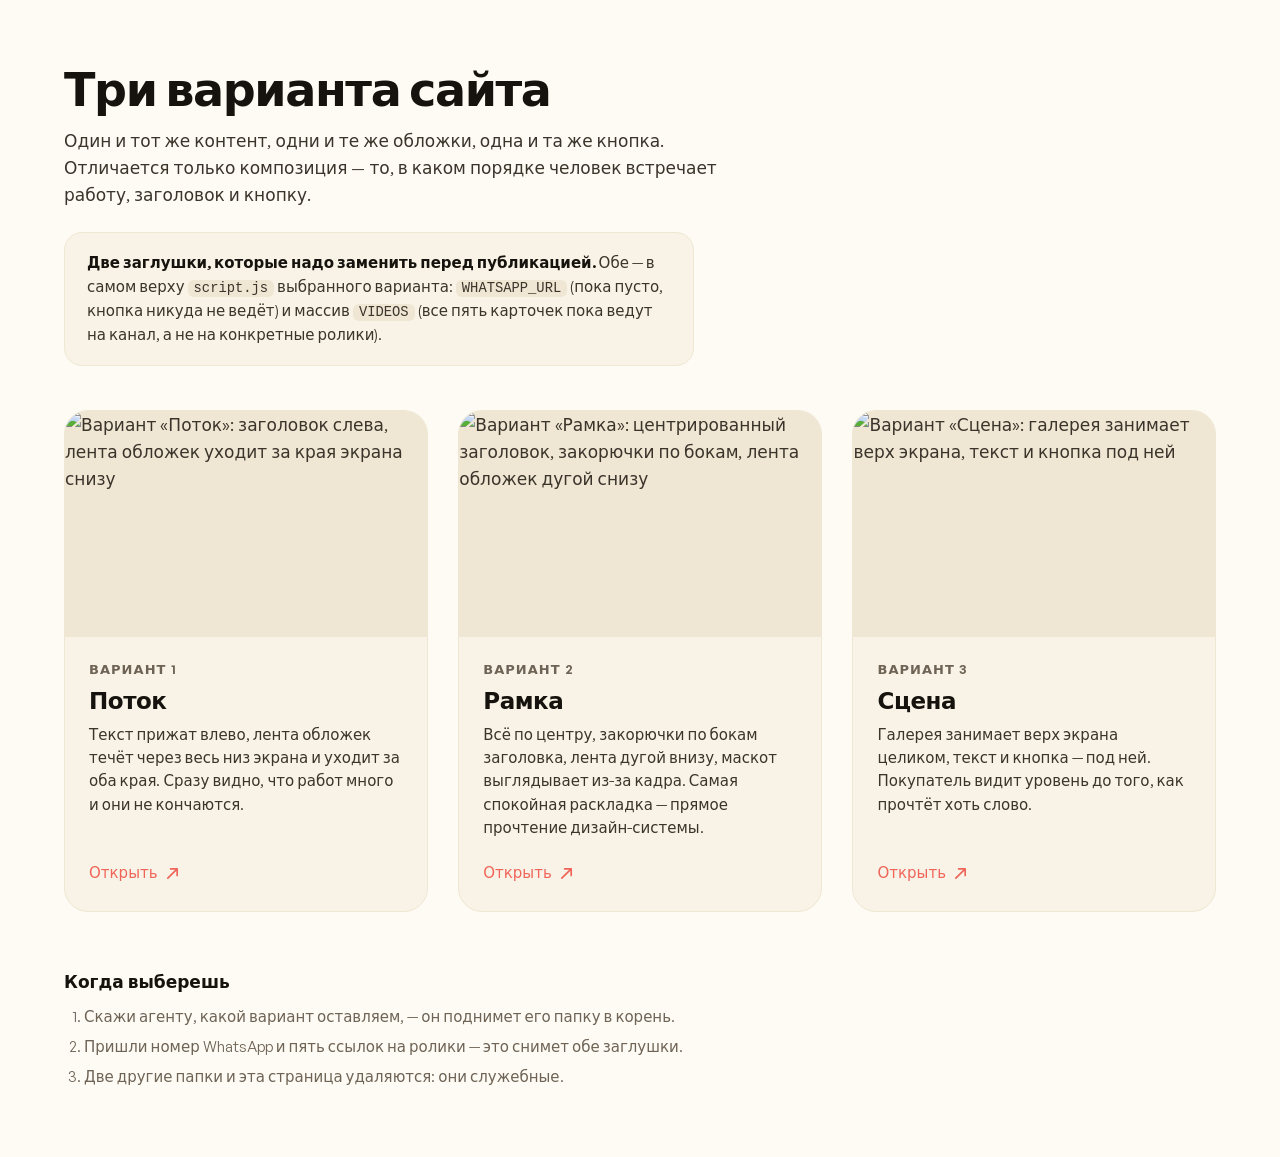
==== index.html @ 12e3a596 "T09 частично, T10: ревизор, страница выбора, память проекта, ландшафт - audit.py: копирайт, чистые ч" ====
<!doctype html>
<html lang="ru">
<head>
<meta charset="utf-8">
<meta name="viewport" content="width=device-width, initial-scale=1">
<title>Три варианта сайта — выбрать один</title>
<meta name="robots" content="noindex">
<link rel="icon" href="assets/img/favicon-32.png" sizes="32x32">
<style>
@font-face{font-family:'General Sans';src:url('assets/fonts/GeneralSans-400.woff2') format('woff2');font-weight:400;font-style:normal;font-display:swap}
@font-face{font-family:'General Sans';src:url('assets/fonts/GeneralSans-500.woff2') format('woff2');font-weight:500;font-style:normal;font-display:swap}
@font-face{font-family:'General Sans';src:url('assets/fonts/GeneralSans-600.woff2') format('woff2');font-weight:600;font-style:normal;font-display:swap}

:root{
  --cream-50:#FDFBF4; --cream-100:#F8F3E6; --cream-200:#EFE7D3; --cream-300:#E2D6BB;
  --ink-900:#16130E; --ink-700:#3B342B; --ink-500:#6E6355;
  --acc-coral:#F0655A; --acc-sun:#F5B93E;
  --ease:cubic-bezier(.22,.61,.36,1);
}
*,*::before,*::after{box-sizing:border-box}
body{
  margin:0;padding:clamp(28px,5vw,72px) clamp(20px,5vw,64px) 64px;
  background:var(--cream-50);color:var(--ink-700);
  font:400 17px/1.6 'General Sans',system-ui,sans-serif;
  -webkit-font-smoothing:antialiased;
}
h1{
  margin:0 0 14px;font-weight:600;font-size:clamp(2rem,3.6vw,3rem);
  line-height:1.06;letter-spacing:-.03em;color:var(--ink-900);
}
.sub{margin:0 0 8px;max-width:70ch;color:var(--ink-700)}
.note{
  margin:24px 0 44px;max-width:70ch;padding:18px 22px;
  background:var(--cream-100);border:1px solid var(--cream-200);border-radius:18px;
  font-size:15px;line-height:1.55;color:var(--ink-700);
}
.note b{color:var(--ink-900)}
code{
  font-family:ui-monospace,SFMono-Regular,Menlo,monospace;font-size:.92em;
  background:var(--cream-200);padding:1px 6px;border-radius:6px;
}

.grid{display:grid;gap:clamp(20px,2.4vw,32px);grid-template-columns:repeat(auto-fit,minmax(320px,1fr));max-width:1400px}

.variant{
  display:flex;flex-direction:column;
  background:var(--cream-100);border:1px solid var(--cream-200);
  border-radius:24px;overflow:hidden;
  text-decoration:none;color:inherit;
  transition:transform 320ms var(--ease),box-shadow 320ms var(--ease),border-color 320ms var(--ease);
}
.variant:hover,.variant:focus-visible{
  transform:translateY(-4px);
  box-shadow:0 18px 48px rgba(22,19,14,.12);
  border-color:var(--cream-300);
}
.variant:focus-visible{outline:2.5px solid var(--ink-900);outline-offset:4px}
.shot{display:block;width:100%;height:auto;aspect-ratio:16/10;object-fit:cover;object-position:top center;background:var(--cream-200);border-bottom:1px solid var(--cream-200)}
.body{padding:22px 24px 26px;display:flex;flex-direction:column;gap:8px;flex:1}
.tag{font-size:13px;font-weight:600;letter-spacing:.08em;text-transform:uppercase;color:var(--ink-500)}
.name{font-weight:600;font-size:23px;line-height:1.2;letter-spacing:-.02em;color:var(--ink-900)}
.desc{font-size:15px;line-height:1.55;color:var(--ink-700);margin:0}
.open{
  margin-top:auto;padding-top:14px;
  font-weight:500;font-size:15px;color:var(--acc-coral);
  display:inline-flex;align-items:center;gap:7px;
}
.open svg{width:15px;height:15px}

footer{margin-top:56px;max-width:70ch;font-size:15px;line-height:1.6;color:var(--ink-500)}
footer h2{font-size:17px;font-weight:600;color:var(--ink-900);margin:0 0 10px}
footer ol{margin:0;padding-left:20px}
footer li{margin-bottom:6px}

@media (prefers-reduced-motion:reduce){*{transition-duration:.01ms!important}}
</style>
</head>
<body>

<h1>Три варианта сайта</h1>
<p class="sub">Один и тот же контент, одни и те же обложки, одна и та же кнопка. Отличается только композиция — то, в каком порядке человек встречает работу, заголовок и кнопку.</p>

<div class="note">
  <b>Две заглушки, которые надо заменить перед публикацией.</b> Обе — в самом верху <code>script.js</code> выбранного варианта:
  <code>WHATSAPP_URL</code> (пока пусто, кнопка никуда не ведёт) и массив <code>VIDEOS</code>
  (все пять карточек пока ведут на канал, а не на конкретные ролики).
</div>

<div class="grid">

  <a class="variant" href="v1-reel/index.html">
    <img class="shot" src="assets/img/pick-v1.jpg" width="1440" height="900" alt="Вариант «Поток»: заголовок слева, лента обложек уходит за края экрана снизу" loading="eager">
    <div class="body">
      <span class="tag">вариант 1</span>
      <span class="name">Поток</span>
      <p class="desc">Текст прижат влево, лента обложек течёт через весь низ экрана и уходит за оба края. Сразу видно, что работ много и они не кончаются.</p>
      <span class="open">Открыть
        <svg viewBox="0 0 16 16" fill="none" aria-hidden="true"><path d="M3 13 13 3M6 3h7v7" stroke="currentColor" stroke-width="1.8" stroke-linecap="round" stroke-linejoin="round"/></svg>
      </span>
    </div>
  </a>

  <a class="variant" href="v2-frame/index.html">
    <img class="shot" src="assets/img/pick-v2.jpg" width="1440" height="900" alt="Вариант «Рамка»: центрированный заголовок, закорючки по бокам, лента обложек дугой снизу" loading="eager">
    <div class="body">
      <span class="tag">вариант 2</span>
      <span class="name">Рамка</span>
      <p class="desc">Всё по центру, закорючки по бокам заголовка, лента дугой внизу, маскот выглядывает из-за кадра. Самая спокойная раскладка — прямое прочтение дизайн-системы.</p>
      <span class="open">Открыть
        <svg viewBox="0 0 16 16" fill="none" aria-hidden="true"><path d="M3 13 13 3M6 3h7v7" stroke="currentColor" stroke-width="1.8" stroke-linecap="round" stroke-linejoin="round"/></svg>
      </span>
    </div>
  </a>

  <a class="variant" href="v3-stage/index.html">
    <img class="shot" src="assets/img/pick-v3.jpg" width="1440" height="900" alt="Вариант «Сцена»: галерея занимает верх экрана, текст и кнопка под ней" loading="eager">
    <div class="body">
      <span class="tag">вариант 3</span>
      <span class="name">Сцена</span>
      <p class="desc">Галерея занимает верх экрана целиком, текст и кнопка — под ней. Покупатель видит уровень до того, как прочтёт хоть слово.</p>
      <span class="open">Открыть
        <svg viewBox="0 0 16 16" fill="none" aria-hidden="true"><path d="M3 13 13 3M6 3h7v7" stroke="currentColor" stroke-width="1.8" stroke-linecap="round" stroke-linejoin="round"/></svg>
      </span>
    </div>
  </a>

</div>

<footer>
  <h2>Когда выберешь</h2>
  <ol>
    <li>Скажи агенту, какой вариант оставляем, — он поднимет его папку в корень.</li>
    <li>Пришли номер WhatsApp и пять ссылок на ролики — это снимет обе заглушки.</li>
    <li>Две другие папки и эта страница удаляются: они служебные.</li>
  </ol>
</footer>

</body>
</html>
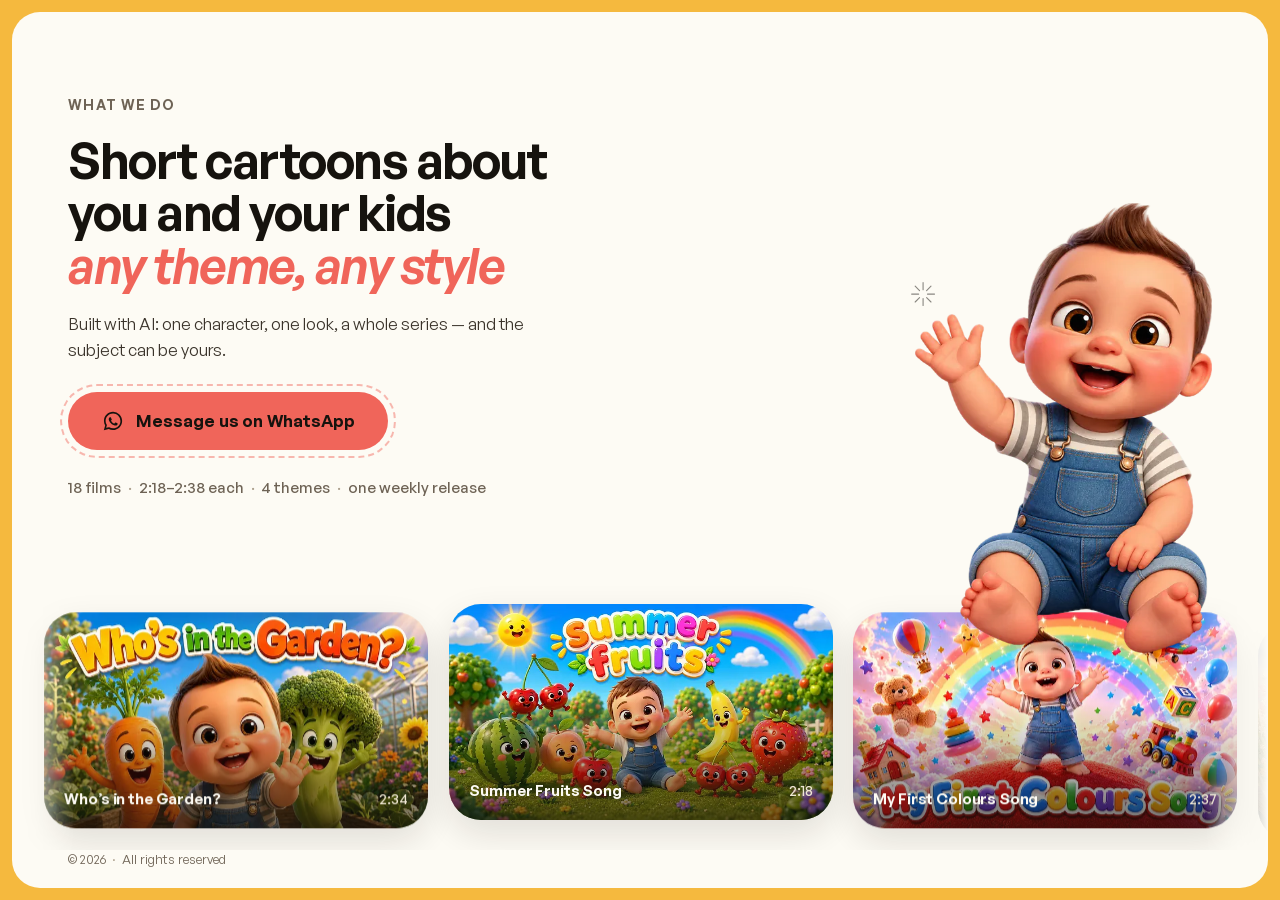
==== commit f60e8eef: "V1 выбран и доработан: маскот в правой колонке, новый заголовок, подвал с копирайтом - v1-reel подня" ====
--- a/index.html
+++ b/index.html
@@ -1,139 +1,133 @@
 <!doctype html>
-<html lang="ru">
+<html lang="en">
 <head>
 <meta charset="utf-8">
-<meta name="viewport" content="width=device-width, initial-scale=1">
-<title>Три варианта сайта — выбрать один</title>
-<meta name="robots" content="noindex">
+<meta name="viewport" content="width=device-width, initial-scale=1, viewport-fit=cover">
+<title>Short cartoons about you and your kids — any theme, any style</title>
+<meta name="description" content="Short cartoons about you and your kids — any theme, any style. One character, one look, a whole series, built with AI.">
+<meta name="theme-color" content="#FDFBF4">
+<meta property="og:type" content="website">
+<meta property="og:title" content="Short cartoons about you and your kids — any theme, any style">
+<meta property="og:description" content="One character, one look, a whole series — and the subject can be yours.">
+<meta property="og:image" content="assets/img/og.jpg">
+<!-- TODO: перед выкладкой заменить og:image на абсолютный URL (https://домен/assets/img/og.jpg)
+     и раскомментировать og:url — WhatsApp, Telegram и Slack не разбирают относительные пути,
+     ссылка придёт без превью. -->
+<!-- <meta property="og:url" content="https://ДОМЕН/"> -->
+<meta property="og:image:width" content="1200">
+<meta property="og:image:height" content="630">
+<meta name="twitter:card" content="summary_large_image">
 <link rel="icon" href="assets/img/favicon-32.png" sizes="32x32">
-<style>
-@font-face{font-family:'General Sans';src:url('assets/fonts/GeneralSans-400.woff2') format('woff2');font-weight:400;font-style:normal;font-display:swap}
-@font-face{font-family:'General Sans';src:url('assets/fonts/GeneralSans-500.woff2') format('woff2');font-weight:500;font-style:normal;font-display:swap}
-@font-face{font-family:'General Sans';src:url('assets/fonts/GeneralSans-600.woff2') format('woff2');font-weight:600;font-style:normal;font-display:swap}
-
-:root{
-  --cream-50:#FDFBF4; --cream-100:#F8F3E6; --cream-200:#EFE7D3; --cream-300:#E2D6BB;
-  --ink-900:#16130E; --ink-700:#3B342B; --ink-500:#6E6355;
-  --acc-coral:#F0655A; --acc-sun:#F5B93E;
-  --ease:cubic-bezier(.22,.61,.36,1);
-}
-*,*::before,*::after{box-sizing:border-box}
-body{
-  margin:0;padding:clamp(28px,5vw,72px) clamp(20px,5vw,64px) 64px;
-  background:var(--cream-50);color:var(--ink-700);
-  font:400 17px/1.6 'General Sans',system-ui,sans-serif;
-  -webkit-font-smoothing:antialiased;
-}
-h1{
-  margin:0 0 14px;font-weight:600;font-size:clamp(2rem,3.6vw,3rem);
-  line-height:1.06;letter-spacing:-.03em;color:var(--ink-900);
-}
-.sub{margin:0 0 8px;max-width:70ch;color:var(--ink-700)}
-.note{
-  margin:24px 0 44px;max-width:70ch;padding:18px 22px;
-  background:var(--cream-100);border:1px solid var(--cream-200);border-radius:18px;
-  font-size:15px;line-height:1.55;color:var(--ink-700);
-}
-.note b{color:var(--ink-900)}
-code{
-  font-family:ui-monospace,SFMono-Regular,Menlo,monospace;font-size:.92em;
-  background:var(--cream-200);padding:1px 6px;border-radius:6px;
-}
-
-.grid{display:grid;gap:clamp(20px,2.4vw,32px);grid-template-columns:repeat(auto-fit,minmax(320px,1fr));max-width:1400px}
-
-.variant{
-  display:flex;flex-direction:column;
-  background:var(--cream-100);border:1px solid var(--cream-200);
-  border-radius:24px;overflow:hidden;
-  text-decoration:none;color:inherit;
-  transition:transform 320ms var(--ease),box-shadow 320ms var(--ease),border-color 320ms var(--ease);
-}
-.variant:hover,.variant:focus-visible{
-  transform:translateY(-4px);
-  box-shadow:0 18px 48px rgba(22,19,14,.12);
-  border-color:var(--cream-300);
-}
-.variant:focus-visible{outline:2.5px solid var(--ink-900);outline-offset:4px}
-.shot{display:block;width:100%;height:auto;aspect-ratio:16/10;object-fit:cover;object-position:top center;background:var(--cream-200);border-bottom:1px solid var(--cream-200)}
-.body{padding:22px 24px 26px;display:flex;flex-direction:column;gap:8px;flex:1}
-.tag{font-size:13px;font-weight:600;letter-spacing:.08em;text-transform:uppercase;color:var(--ink-500)}
-.name{font-weight:600;font-size:23px;line-height:1.2;letter-spacing:-.02em;color:var(--ink-900)}
-.desc{font-size:15px;line-height:1.55;color:var(--ink-700);margin:0}
-.open{
-  margin-top:auto;padding-top:14px;
-  font-weight:500;font-size:15px;color:var(--acc-coral);
-  display:inline-flex;align-items:center;gap:7px;
-}
-.open svg{width:15px;height:15px}
-
-footer{margin-top:56px;max-width:70ch;font-size:15px;line-height:1.6;color:var(--ink-500)}
-footer h2{font-size:17px;font-weight:600;color:var(--ink-900);margin:0 0 10px}
-footer ol{margin:0;padding-left:20px}
-footer li{margin-bottom:6px}
-
-@media (prefers-reduced-motion:reduce){*{transition-duration:.01ms!important}}
-</style>
+<link rel="apple-touch-icon" href="assets/img/apple-touch-icon.png">
+<link rel="preload" href="assets/fonts/GeneralSans-600.woff2" as="font" type="font/woff2" crossorigin>
+<link rel="preload" href="assets/fonts/GeneralSans-600i.woff2" as="font" type="font/woff2" crossorigin>
+<link rel="stylesheet" href="styles.css">
 </head>
 <body>
+<!--
+  THESIS: one uninterrupted horizontal current of finished work, with the series' own
+  character seated on its top edge; refuses the centred hero-over-card-grid landing.
+  OWN-WORLD: cream #FDFBF4 canvas inside a sun-yellow page frame, ink display type at
+  72px against 17px body with nothing between, coral reserved for the accent line and
+  the single action, one hand-drawn ink spark at the mascot's wave, colour otherwise
+  allowed only inside the artwork.
+  STORY: a buyer meets the character, sees five finished films, understands the formula
+  transfers to their own subject, and messages on WhatsApp.
+  FIRST VIEWPORT: text column flush left, mascot right and bottom-aligned so he sits on
+  the film strip, full-bleed reel of 16:9 covers bleeding both edges beneath them.
+-->
+<div class="page">
 
-<h1>Три варианта сайта</h1>
-<p class="sub">Один и тот же контент, одни и те же обложки, одна и та же кнопка. Отличается только композиция — то, в каком порядке человек встречает работу, заголовок и кнопку.</p>
+  <main class="hero">
+    <div class="hero__col">
+      <p class="kicker">what we do</p>
+      <h1 class="display">Short cartoons about you and your&nbsp;kids<br><em>any theme, any style</em></h1>
+      <p class="lead">Built with AI: one character, one look, a whole series — and the subject can be yours.</p>
 
-<div class="note">
-  <b>Две заглушки, которые надо заменить перед публикацией.</b> Обе — в самом верху <code>script.js</code> выбранного варианта:
-  <code>WHATSAPP_URL</code> (пока пусто, кнопка никуда не ведёт) и массив <code>VIDEOS</code>
-  (все пять карточек пока ведут на канал, а не на конкретные ролики).
+      <div class="action">
+        <!-- TODO: WhatsApp — подставить номер в WHATSAPP_URL в script.js -->
+        <a class="cta" id="cta" href="#" target="_blank" rel="noopener">
+          <svg class="cta__icon" viewBox="0 0 24 24" aria-hidden="true" focusable="false"><path fill="currentColor" d="M12.04 2C6.58 2 2.13 6.45 2.13 11.91c0 1.75.46 3.45 1.32 4.95L2 22l5.28-1.38a9.9 9.9 0 0 0 4.76 1.21h.01c5.46 0 9.91-4.45 9.91-9.91 0-2.65-1.03-5.14-2.9-7.01A9.82 9.82 0 0 0 12.04 2Zm0 1.82c2.16 0 4.19.84 5.72 2.37a8.03 8.03 0 0 1 2.37 5.72c0 4.46-3.63 8.09-8.09 8.09a8.2 8.2 0 0 1-4.13-1.13l-.3-.18-3.07.8.82-3-.19-.31a8.1 8.1 0 0 1-1.24-4.28c0-4.46 3.63-8.08 8.09-8.08Zm-3.2 4.06c-.16 0-.42.06-.64.3-.22.24-.85.83-.85 2.02s.87 2.34.99 2.5c.12.16 1.69 2.6 4.1 3.63.57.25 1.02.4 1.37.5.58.19 1.1.16 1.52.1.46-.07 1.42-.58 1.62-1.15.2-.56.2-1.05.14-1.15-.06-.1-.22-.16-.46-.28-.24-.12-1.42-.7-1.64-.78-.22-.08-.38-.12-.54.12-.16.24-.62.78-.76.94-.14.16-.28.18-.52.06-.24-.12-1.01-.37-1.93-1.19-.71-.63-1.19-1.42-1.33-1.66-.14-.24-.02-.37.1-.49.11-.11.24-.28.36-.42.12-.14.16-.24.24-.4.08-.16.04-.3-.02-.42-.06-.12-.53-1.3-.73-1.78-.19-.46-.39-.4-.53-.41h-.46Z"/></svg>
+          <span>Message us on WhatsApp</span>
+        </a>
+      </div>
+    </div>
+
+    <!-- Facts sit outside the text column on purpose: on a phone they move into the
+         row beside the mascot and become a four-line spec list, which is what fills
+         the space next to him instead of empty canvas. -->
+    <p class="facts">18 films <i>·</i> 2:18–2:38 each <i>·</i> 4 themes <i>·</i> one weekly release</p>
+
+    <!-- The character sits on the top edge of the strip: hero and reel stop being two
+         stacked bands and become one scene. -->
+    <div class="mascot">
+      <svg class="doodle doodle--spark" viewBox="0 0 64 64" fill="none" aria-hidden="true"><path d="M32 6v16M32 42v16M6 32h16M42 32h16M14 14l10 10M40 40l10 10M50 14 40 24M24 40 14 50" stroke="currentColor" stroke-width="2.5" stroke-linecap="round"/></svg>
+      <picture>
+        <source type="image/webp" srcset="assets/img/mascot-wave-440.webp 440w, assets/img/mascot-wave-880.webp 880w" sizes="(max-width: 767px) 52vw, (max-width: 1279px) 26vw, 400px">
+        <img class="mascot__img" src="assets/img/mascot-wave-440.png" srcset="assets/img/mascot-wave-440.png 440w, assets/img/mascot-wave-880.png 880w" sizes="(max-width: 767px) 52vw, (max-width: 1279px) 26vw, 400px" width="440" height="666" alt="The series mascot — a smiling toddler in denim dungarees, waving hello" fetchpriority="high" decoding="async">
+      </picture>
+    </div>
+  </main>
+
+  <section class="reel-wrap" aria-labelledby="reel-label">
+    <h2 id="reel-label" class="sr-only">Selected films</h2>
+    <ul class="reel" id="reel" tabindex="0" role="list">
+
+      <li class="reel__item">
+        <a class="card" href="#" target="_blank" rel="noopener">
+          <picture>
+            <source type="image/webp" srcset="assets/img/garden-680.webp 680w, assets/img/garden-960.webp 960w" sizes="(max-width: 767px) 86vw, 32vw">
+            <img src="assets/img/garden-960.jpg" srcset="assets/img/garden-680.jpg 680w, assets/img/garden-960.jpg 960w" sizes="(max-width: 767px) 86vw, 32vw" width="960" height="540" alt="Who&rsquo;s in the Garden? — cover" fetchpriority="high" decoding="async">
+          </picture>
+          <span class="card__meta"><span class="card__title">Who&rsquo;s in the Garden?</span><span class="card__time">2:34</span></span>
+        </a>
+      </li>
+
+      <li class="reel__item">
+        <a class="card" href="#" target="_blank" rel="noopener">
+          <picture>
+            <source type="image/webp" srcset="assets/img/fruits-680.webp 680w, assets/img/fruits-960.webp 960w" sizes="(max-width: 767px) 86vw, 32vw">
+            <img src="assets/img/fruits-960.jpg" srcset="assets/img/fruits-680.jpg 680w, assets/img/fruits-960.jpg 960w" sizes="(max-width: 767px) 86vw, 32vw" width="960" height="540" alt="Summer Fruits Song — cover" fetchpriority="high" decoding="async">
+          </picture>
+          <span class="card__meta"><span class="card__title">Summer Fruits Song</span><span class="card__time">2:18</span></span>
+        </a>
+      </li>
+
+      <li class="reel__item">
+        <a class="card" href="#" target="_blank" rel="noopener">
+          <picture>
+            <source type="image/webp" srcset="assets/img/colours-680.webp 680w, assets/img/colours-960.webp 960w" sizes="(max-width: 767px) 86vw, 32vw">
+            <img src="assets/img/colours-960.jpg" srcset="assets/img/colours-680.jpg 680w, assets/img/colours-960.jpg 960w" sizes="(max-width: 767px) 86vw, 32vw" width="960" height="540" alt="My First Colours Song — cover" loading="lazy" decoding="async">
+          </picture>
+          <span class="card__meta"><span class="card__title">My First Colours Song</span><span class="card__time">2:37</span></span>
+        </a>
+      </li>
+
+      <li class="reel__item">
+        <a class="card" href="#" target="_blank" rel="noopener">
+          <picture>
+            <source type="image/webp" srcset="assets/img/seasons-680.webp 680w, assets/img/seasons-960.webp 960w" sizes="(max-width: 767px) 86vw, 32vw">
+            <img src="assets/img/seasons-960.jpg" srcset="assets/img/seasons-680.jpg 680w, assets/img/seasons-960.jpg 960w" sizes="(max-width: 767px) 86vw, 32vw" width="960" height="540" alt="Four Seasons Song — cover" loading="lazy" decoding="async">
+          </picture>
+          <span class="card__meta"><span class="card__title">Four Seasons Song</span><span class="card__time">2:38</span></span>
+        </a>
+      </li>
+
+      <li class="reel__item">
+        <a class="card" href="#" target="_blank" rel="noopener">
+          <picture>
+            <source type="image/webp" srcset="assets/img/snack-680.webp 680w, assets/img/snack-960.webp 960w" sizes="(max-width: 767px) 86vw, 32vw">
+            <img src="assets/img/snack-960.jpg" srcset="assets/img/snack-680.jpg 680w, assets/img/snack-960.jpg 960w" sizes="(max-width: 767px) 86vw, 32vw" width="960" height="540" alt="Dog vs Cat and The Flying Snack — cover" loading="lazy" decoding="async">
+          </picture>
+          <span class="card__meta"><span class="card__title">Dog vs Cat and The Flying Snack</span><span class="card__time">0:55</span></span>
+        </a>
+      </li>
+
+    </ul>
+  </section>
+
+  <p class="micro">© 2026 <i>·</i> All rights reserved</p>
 </div>
-
-<div class="grid">
-
-  <a class="variant" href="v1-reel/index.html">
-    <img class="shot" src="assets/img/pick-v1.jpg" width="1440" height="900" alt="Вариант «Поток»: заголовок слева, лента обложек уходит за края экрана снизу" loading="eager">
-    <div class="body">
-      <span class="tag">вариант 1</span>
-      <span class="name">Поток</span>
-      <p class="desc">Текст прижат влево, лента обложек течёт через весь низ экрана и уходит за оба края. Сразу видно, что работ много и они не кончаются.</p>
-      <span class="open">Открыть
-        <svg viewBox="0 0 16 16" fill="none" aria-hidden="true"><path d="M3 13 13 3M6 3h7v7" stroke="currentColor" stroke-width="1.8" stroke-linecap="round" stroke-linejoin="round"/></svg>
-      </span>
-    </div>
-  </a>
-
-  <a class="variant" href="v2-frame/index.html">
-    <img class="shot" src="assets/img/pick-v2.jpg" width="1440" height="900" alt="Вариант «Рамка»: центрированный заголовок, закорючки по бокам, лента обложек дугой снизу" loading="eager">
-    <div class="body">
-      <span class="tag">вариант 2</span>
-      <span class="name">Рамка</span>
-      <p class="desc">Всё по центру, закорючки по бокам заголовка, лента дугой внизу, маскот выглядывает из-за кадра. Самая спокойная раскладка — прямое прочтение дизайн-системы.</p>
-      <span class="open">Открыть
-        <svg viewBox="0 0 16 16" fill="none" aria-hidden="true"><path d="M3 13 13 3M6 3h7v7" stroke="currentColor" stroke-width="1.8" stroke-linecap="round" stroke-linejoin="round"/></svg>
-      </span>
-    </div>
-  </a>
-
-  <a class="variant" href="v3-stage/index.html">
-    <img class="shot" src="assets/img/pick-v3.jpg" width="1440" height="900" alt="Вариант «Сцена»: галерея занимает верх экрана, текст и кнопка под ней" loading="eager">
-    <div class="body">
-      <span class="tag">вариант 3</span>
-      <span class="name">Сцена</span>
-      <p class="desc">Галерея занимает верх экрана целиком, текст и кнопка — под ней. Покупатель видит уровень до того, как прочтёт хоть слово.</p>
-      <span class="open">Открыть
-        <svg viewBox="0 0 16 16" fill="none" aria-hidden="true"><path d="M3 13 13 3M6 3h7v7" stroke="currentColor" stroke-width="1.8" stroke-linecap="round" stroke-linejoin="round"/></svg>
-      </span>
-    </div>
-  </a>
-
-</div>
-
-<footer>
-  <h2>Когда выберешь</h2>
-  <ol>
-    <li>Скажи агенту, какой вариант оставляем, — он поднимет его папку в корень.</li>
-    <li>Пришли номер WhatsApp и пять ссылок на ролики — это снимет обе заглушки.</li>
-    <li>Две другие папки и эта страница удаляются: они служебные.</li>
-  </ol>
-</footer>
-
+<script src="script.js"></script>
 </body>
 </html>
--- a/styles.css
+++ b/styles.css
@@ -0,0 +1,449 @@
+/* ==========================================================================
+   V1 «Reel» — one horizontal current, with the series' character sitting on it.
+   Tokens follow DESIGN-SYSTEM.md §2.1. No #FFF, no #000, anywhere.
+   ========================================================================== */
+
+@font-face{font-family:'General Sans';src:url('assets/fonts/GeneralSans-400.woff2') format('woff2');font-weight:400;font-style:normal;font-display:swap}
+@font-face{font-family:'General Sans';src:url('assets/fonts/GeneralSans-500.woff2') format('woff2');font-weight:500;font-style:normal;font-display:swap}
+@font-face{font-family:'General Sans';src:url('assets/fonts/GeneralSans-600.woff2') format('woff2');font-weight:600;font-style:normal;font-display:swap}
+@font-face{font-family:'General Sans';src:url('assets/fonts/GeneralSans-600i.woff2') format('woff2');font-weight:600;font-style:italic;font-display:swap}
+/* Caveat отсутствует намеренно: он держал только подпись у кнопки, а её больше нет.
+   Файл лежит в assets/fonts/ — вернуть шрифт можно одной строкой. */
+
+:root{
+  --cream-50:#FDFBF4; --cream-100:#F8F3E6; --cream-200:#EFE7D3; --cream-300:#E2D6BB;
+  --ink-900:#16130E;  --ink-700:#3B342B;   --ink-500:#6E6355;   --ink-300:#A99C89;
+  --acc-coral:#F0655A; --acc-sun:#F5B93E;
+  --frame:var(--acc-sun);
+
+  --font-display:'General Sans','Poppins',system-ui,sans-serif;
+  --font-text:'General Sans',system-ui,sans-serif;
+
+  --r-sm:14px; --r-md:22px; --r-lg:32px; --r-full:999px;
+  --sh-2:0 8px 24px rgba(22,19,14,.07);
+  --sh-3:0 18px 48px rgba(22,19,14,.10);
+  --sh-card:0 14px 36px rgba(22,19,14,.12);
+
+  --ease:cubic-bezier(.22,.61,.36,1);
+  --dur-fast:160ms; --dur:320ms; --dur-slow:620ms;
+
+  --pad:clamp(20px,4.4vw,64px);
+  --card-w:clamp(248px,30vw,440px);
+  --frame-gap:12px;
+
+  /* Герой: ширина правой колонки и глубина, на которую маскот заходит в зазор
+     между героем и лентой — так он оказывается сидящим на её верхней кромке.
+     В ширину зашита и высота (33vh): маскот вертикальный, и на невысоком экране
+     колонка, посчитанная только от vw, вырастает выше строки героя и наезжает
+     на обложки вместо того, чтобы сидеть на них. */
+  --mascot-w:clamp(210px,min(27vw,33vh),420px);
+  --mascot-dip:clamp(52px,7.6vh,88px);
+}
+
+*,*::before,*::after{box-sizing:border-box}
+html{-webkit-text-size-adjust:100%}
+body{
+  margin:0;
+  background:var(--frame);
+  color:var(--ink-700);
+  font:400 17px/1.6 var(--font-text);
+  -webkit-font-smoothing:antialiased;
+}
+h1,h2,p,ul{margin:0;padding:0}
+ul{list-style:none}
+img{display:block;max-width:100%;height:auto}
+a{color:inherit}
+
+.sr-only{position:absolute;width:1px;height:1px;padding:0;margin:-1px;overflow:hidden;clip:rect(0 0 0 0);white-space:nowrap;border:0}
+
+:where(a,[tabindex]):focus-visible{
+  outline:2.5px solid var(--ink-900);
+  outline-offset:4px;
+  border-radius:6px;
+}
+
+/* ---- page frame --------------------------------------------------------- */
+.page{
+  position:relative;
+  background:var(--cream-50);
+  border-radius:28px;
+  margin:var(--frame-gap);
+  height:100vh;
+  height:calc(100dvh - var(--frame-gap) * 2);
+  overflow:hidden;
+  display:grid;
+  /* minmax(0,1fr): without it the implicit column is sized to the reel's
+     max-content width (~4600px) and every absolutely-placed child lands
+     far off-screen. */
+  grid-template-columns:minmax(0,1fr);
+  grid-template-rows:1fr auto auto;
+  isolation:isolate;
+}
+.page > *{min-width:0}
+@supports not (height:100dvh){ .page{height:calc(100vh - var(--frame-gap) * 2)} }
+
+/* ---- hero --------------------------------------------------------------- */
+.hero{
+  position:relative;
+  /* лента — следующий сосед в потоке и по умолчанию рисуется поверх; без этого
+     маскот оказался бы ЗА обложками вместо того, чтобы сидеть на них */
+  z-index:2;
+  display:grid;
+  grid-template-columns:minmax(0,1fr) var(--mascot-w);
+  /* Пустые 1fr сверху и снизу центрируют текстовый блок, а маскот тянется через
+     все четыре ряда: только так его align-self:end — это низ ГЕРОЯ, а не низ
+     строки фактов, и он садится на ленту, а не висит над ней. */
+  grid-template-rows:1fr auto auto 1fr;
+  grid-template-areas:
+    ".     mascot"
+    "text  mascot"
+    "facts mascot"
+    ".     mascot";
+  column-gap:clamp(20px,3.2vw,64px);
+  align-items:start;
+  padding:clamp(28px,4.6vh,56px) var(--pad) clamp(8px,1.6vh,20px);
+  min-height:0;
+}
+.hero > *{min-width:0}
+.hero__col{grid-area:text;max-width:min(92ch,1020px)}
+
+.kicker{
+  font-size:14px;font-weight:600;letter-spacing:.08em;text-transform:uppercase;
+  color:var(--ink-500);margin-bottom:18px;
+}
+
+.display{
+  font-family:var(--font-display);
+  font-weight:600;
+  /* потолок ниже 72px из ДС: правую треть первого экрана теперь занимает маскот,
+     и заголовок делит ширину с ним, а не идёт во весь экран */
+  font-size:clamp(2.35rem,3.9vw,4.1rem);
+  line-height:1.05;
+  letter-spacing:-.03em;
+  color:var(--ink-900);
+  text-wrap:balance;
+}
+.display em{font-style:italic;color:var(--acc-coral)}
+
+.lead{
+  margin-top:20px;
+  max-width:48ch;
+  font-size:clamp(1rem,1.3vw,1.19rem);
+  line-height:1.55;
+  color:var(--ink-700);
+}
+
+/* ---- action: the page's only button ------------------------------------- */
+.action{
+  margin-top:clamp(24px,3.2vh,34px);
+  display:flex;align-items:center;
+  flex-wrap:wrap;
+}
+.cta{
+  position:relative;
+  display:inline-flex;align-items:center;gap:12px;
+  padding:18px 34px;
+  min-height:56px;
+  background:var(--acc-coral);
+  /* Бриф просит на кнопке --cream-50, но кремовый на коралле даёт 3.02:1 —
+     тот же бриф требует ≥4.5:1 для текста, и две его строки здесь спорят.
+     Чернила на коралле дают 5.92:1 и сохраняют сам цвет нетронутым; менять
+     --acc-coral пришлось бы до кирпичного, а это уже другая страница. */
+  color:var(--ink-900);
+  font:600 17px/1 var(--font-text);
+  letter-spacing:-.005em;
+  text-decoration:none;
+  border-radius:var(--r-full);
+  transition:transform var(--dur-fast) var(--ease),box-shadow var(--dur-fast) var(--ease);
+}
+.cta::after{
+  content:"";position:absolute;inset:-8px;
+  border:2px dashed rgba(240,101,90,.45);
+  border-radius:var(--r-full);
+  pointer-events:none;
+  transition:inset var(--dur) var(--ease),border-color var(--dur) var(--ease);
+}
+.cta:hover{transform:translateY(-2px);box-shadow:var(--sh-2)}
+.cta:hover::after{inset:-11px;border-color:rgba(240,101,90,.65)}
+.cta:active{transform:translateY(0) scale(.98)}
+.cta__icon{width:22px;height:22px;flex:none}
+
+.facts{
+  grid-area:facts;
+  margin-top:clamp(22px,3vh,30px);
+  font-size:15px;font-weight:500;line-height:1.45;
+  color:var(--ink-500);
+}
+.facts i{font-style:normal;color:var(--ink-300);padding:0 .25em}
+
+/* ---- mascot ------------------------------------------------------------- */
+.mascot{
+  grid-area:mascot;
+  position:relative;
+  align-self:end;
+  justify-self:center;
+  width:100%;
+  /* уходит в зазор между героем и лентой: нижняя кромка встречает верхнюю кромку
+     обложек, и два блока перестают быть двумя полосами */
+  margin-bottom:calc(var(--mascot-dip) * -1);
+}
+.mascot__img{width:100%;height:auto}
+/* тень касания: со смещением и размытием, а не нулевое цветное гало */
+.mascot::after{
+  content:"";
+  position:absolute;
+  z-index:-1;
+  left:14%;right:12%;bottom:-4px;
+  height:clamp(18px,2.4vh,30px);
+  border-radius:50%;
+  background:radial-gradient(50% 50% at 50% 52%,rgba(22,19,14,.22),rgba(22,19,14,0) 74%);
+}
+/* единственная оставшаяся закорючка — искра у самой ладони: она отмечает жест,
+   а не просто заполняет поле */
+.mascot .doodle--spark{
+  left:-2%;top:17%;
+  width:clamp(24px,2.2vw,34px);height:clamp(24px,2.2vw,34px);
+  opacity:.5;
+}
+
+/* ---- doodles ------------------------------------------------------------ */
+.doodle{
+  position:absolute;color:var(--ink-900);pointer-events:none;
+}
+
+/* ---- reel --------------------------------------------------------------- */
+.reel-wrap{
+  position:relative;
+  z-index:1;
+  margin-top:clamp(18px,2.8vh,32px);
+  -webkit-mask-image:linear-gradient(90deg,transparent 0,var(--ink-900) 5%,var(--ink-900) 95%,transparent 100%);
+  mask-image:linear-gradient(90deg,transparent 0,var(--ink-900) 5%,var(--ink-900) 95%,transparent 100%);
+}
+.reel{
+  display:flex;
+  gap:clamp(14px,1.6vw,24px);
+  padding:26px var(--pad) 30px;
+  overflow-x:auto;
+  overflow-y:hidden;
+  scroll-snap-type:x proximity;
+  scrollbar-width:none;
+  -ms-overflow-style:none;
+  overscroll-behavior-x:contain;
+  cursor:grab;
+}
+.reel::-webkit-scrollbar{display:none}
+.reel.is-dragging{cursor:grabbing;scroll-snap-type:none}
+.reel:focus-visible{outline-offset:-4px}
+
+.reel__item{
+  flex:0 0 var(--card-w);
+  scroll-snap-align:center;
+  transform:translateY(var(--arc,0px));
+  will-change:transform;
+}
+.card{
+  position:relative;display:block;
+  border-radius:var(--r-lg);
+  overflow:hidden;
+  background:var(--cream-100);
+  box-shadow:var(--sh-card);
+  text-decoration:none;
+  aspect-ratio:16/9;
+  transition:transform var(--dur) var(--ease),box-shadow var(--dur) var(--ease);
+}
+.card img{width:100%;height:100%;object-fit:cover}
+.card::after{
+  content:"";position:absolute;inset:auto 0 0 0;height:58%;
+  background:linear-gradient(to top,rgba(22,19,14,.62),rgba(22,19,14,0));
+}
+.card__meta{
+  position:absolute;left:0;right:0;bottom:0;z-index:1;
+  display:flex;align-items:baseline;justify-content:space-between;gap:12px;
+  padding:18px clamp(16px,1.6vw,22px);
+  color:var(--cream-50);
+}
+.card__title{
+  font-family:var(--font-display);font-weight:600;font-size:clamp(15px,1.15vw,17px);
+  line-height:1.25;letter-spacing:-.01em;
+}
+.card__time{
+  font-size:14px;font-weight:500;font-variant-numeric:tabular-nums;
+  color:var(--cream-200);flex:none;
+}
+.card:hover,.card:focus-visible{transform:scale(1.03);box-shadow:var(--sh-3)}
+
+/* ---- micro row ---------------------------------------------------------- */
+.micro{
+  padding:0 var(--pad) clamp(14px,2.2vh,22px);
+  /* бриф просит --ink-300, но на кремовом это 2.6:1 — ниже порога §9.
+     Берём --ink-500 (5.67:1): так же тихо, но читается. */
+  font-size:13px;line-height:1.4;color:var(--ink-500);
+}
+.micro i{font-style:normal;color:var(--ink-300);padding:0 .2em}
+
+/* ==========================================================================
+   Responsive
+   ========================================================================== */
+
+/* tablet */
+@media (max-width:1279px){
+  :root{--mascot-w:clamp(196px,min(26vw,34vh),300px)}
+  .display{font-size:clamp(2.2rem,4.4vw,2.95rem)}
+  .lead{font-size:17px;max-width:44ch}
+}
+
+/* ---- невысокий десктоп и ноутбук: 1366×768, 1440×700, 1280×720 ------------
+   Строки страницы — 1fr auto auto при фиксированной высоте: если содержимое
+   героя выше своей доли, оно НЕ ужимается, а вылезает — лента наезжает на текст,
+   а микро-ряд уходит за нижний край. Заголовок в три строки эту границу
+   переходит. Поэтому здесь всё, что занимает высоту, считается ещё и от vh. */
+@media (min-width:768px) and (max-height:840px){
+  .hero{padding-top:clamp(20px,3.4vh,48px)}
+  .display{font-size:clamp(1.95rem,min(3.9vw,6.5vh),4.1rem)}
+  .lead{margin-top:14px;font-size:clamp(.98rem,1.9vh,1.12rem)}
+  .action{margin-top:clamp(18px,2.6vh,30px)}
+  .cta{padding:15px 30px;min-height:50px}
+  .facts{margin-top:clamp(14px,2.2vh,26px);font-size:14px}
+  .kicker{margin-bottom:12px}
+  .reel{padding-top:20px;padding-bottom:18px}
+  .reel-wrap{margin-top:clamp(12px,2vh,26px)}
+  .micro{padding-bottom:clamp(10px,1.6vh,20px)}
+  :root{
+    --card-w:clamp(228px,min(28vw,46vh),372px);
+    --mascot-w:clamp(200px,min(26vw,31vh),420px);
+    --mascot-dip:clamp(46px,7.2vh,84px);
+  }
+}
+
+/* ---- залипающая кнопка: узкий экран ИЛИ телефон боком --------------------
+   Ландшафт 844×390 попадает в короткую-высоту ветку, где страница уходит
+   в скролл: без этого запроса кнопка уезжает вверх и её не видно вообще. */
+@media (max-width:767px), (max-height:620px) and (max-width:1023px){
+  .action{
+    position:fixed;left:0;right:0;bottom:0;z-index:20;
+    margin:0;
+    display:flex;justify-content:center;
+    padding:10px 20px calc(14px + env(safe-area-inset-bottom,0px));
+    background:var(--cream-50);
+    border-top:1px solid var(--cream-200);
+    box-shadow:0 -10px 28px rgba(22,19,14,.10);
+  }
+  .cta{width:100%;max-width:420px;justify-content:center;padding:15px 24px;min-height:48px}
+  .cta::after{inset:-6px}
+}
+
+/* phone */
+@media (max-width:767px){
+  :root{
+    --frame-gap:0px;
+    --card-w:86vw;
+    --mascot-w:min(52vw,215px);
+    --mascot-dip:clamp(44px,7vh,66px);
+  }
+  .page{
+    border-radius:0;margin:0;
+    height:auto;min-height:100vh;min-height:100dvh;
+    overflow:visible;
+    grid-template-rows:auto auto auto;
+    align-content:start;
+    padding-bottom:calc(114px + env(safe-area-inset-bottom,0px));
+  }
+  body{background:var(--cream-50)}
+
+  /* Полноширинной правой колонки на телефоне нет: заголовок, подзаголовок и
+     кнопка идут во всю ширину, а маскот и строка фактов делят следующий ряд.
+     Так место слева от персонажа занято содержанием, а не пустым холстом. */
+  .hero{
+    grid-template-columns:minmax(0,1fr) var(--mascot-w);
+    grid-template-rows:auto auto;
+    grid-template-areas:
+      "text  text"
+      "facts mascot";
+    column-gap:14px;
+    padding-top:clamp(24px,4.4vh,40px);
+    align-items:end;
+  }
+  .hero__col{max-width:none}
+  .display{font-size:clamp(2.05rem,8.4vw,2.6rem)}
+  .lead{margin-top:16px;font-size:16px;max-width:none}
+
+  /* в узкой колонке точки-разделители не работают: <i> становится блоком —
+     нулевой высоты, но переносящим строку, и факты читаются столбиком */
+  .facts{
+    align-self:center;
+    margin-top:0;
+    padding-bottom:clamp(8px,2vh,20px);
+    font-size:14px;line-height:1.6;
+  }
+  .facts i{display:block;font-size:0;line-height:0;padding:0}
+
+  .mascot{
+    width:var(--mascot-w);
+    justify-self:end;
+    margin-top:clamp(-24px,-2vh,-8px);
+    margin-right:calc(var(--pad) * -0.35);
+  }
+  .mascot .doodle--spark{width:24px;height:24px;left:-9%;top:9%}
+
+  .reel-wrap{margin-top:14px}
+  .reel{padding:20px 20px 24px;scroll-snap-type:x mandatory}
+  .card__title{font-size:15px}
+  .micro{padding-bottom:16px}
+}
+
+/* ---- телефон и планшет боком: низко, но широко ---------------------------
+   Стоит ПОСЛЕ телефонной ветки намеренно: 667×375 и 740×360 попадают в обе,
+   и выиграть должна эта. В портретной раскладке маскот занимает 52vw и уводит
+   ленту на второй экран — в 360px высоты это уже не «прокрутить», а «не найти».
+   Нижняя граница 560px: уже — это портрет, там правой колонки нет вовсе. */
+@media (max-height:620px) and (min-width:560px){
+  /* В 360–390px высоты один экран физически не помещается: вместо того чтобы
+     обрезать герой, отпускаем страницу в скролл. */
+  .page{height:auto;min-height:calc(100dvh - var(--frame-gap) * 2);overflow:visible;
+         grid-template-rows:auto auto auto;align-content:start;
+         padding-bottom:calc(100px + env(safe-area-inset-bottom,0px))}
+  .hero{
+    grid-template-columns:minmax(0,1fr) var(--mascot-w);
+    column-gap:clamp(16px,2.6vw,44px);
+    padding-top:clamp(18px,3vh,32px);
+    align-items:end;
+  }
+  .hero__col{align-self:center;max-width:none}
+  .display{font-size:clamp(1.6rem,3.2vw,2.5rem)}
+  .lead{margin-top:12px;font-size:15px;max-width:52ch}
+  .facts{margin-top:12px;font-size:13px}
+  .kicker{margin-bottom:10px}
+  .reel-wrap{margin-top:14px}
+  .reel{padding-top:18px;padding-bottom:18px}
+  .micro{padding-bottom:12px}
+  .mascot{
+    width:100%;justify-self:center;
+    margin-top:0;margin-right:0;
+  }
+  .mascot .doodle--spark{width:20px;height:20px;left:-4%;top:15%}
+  :root{
+    --card-w:clamp(200px,min(24vw,58vh),300px);
+    --mascot-w:clamp(112px,min(16vw,46vh),200px);
+    --mascot-dip:clamp(40px,9vh,58px);
+  }
+}
+
+/* very small phones */
+@media (max-width:359px){
+  :root{--mascot-w:min(50vw,170px)}
+  .display{font-size:1.95rem}
+}
+
+/* ---- motion ------------------------------------------------------------- */
+@media (prefers-reduced-motion:no-preference){
+  .lift{opacity:0;transform:translateY(24px)}
+  .is-ready .lift{opacity:1;transform:none;transition:opacity var(--dur-slow) var(--ease),transform var(--dur-slow) var(--ease);transition-delay:var(--d,0ms)}
+  /* маскот приходит тем же движением, только глубже — он «садится» на ленту */
+  .mascot.lift{transform:translateY(46px)}
+}
+@media (prefers-reduced-motion:reduce){
+  *,*::before,*::after{animation-duration:.01ms!important;transition-duration:.01ms!important;scroll-behavior:auto!important}
+  .lift{opacity:0}
+  .is-ready .lift{opacity:1;transition:opacity 200ms linear;transition-delay:var(--d,0ms)}
+  .reel__item{transform:none}
+}
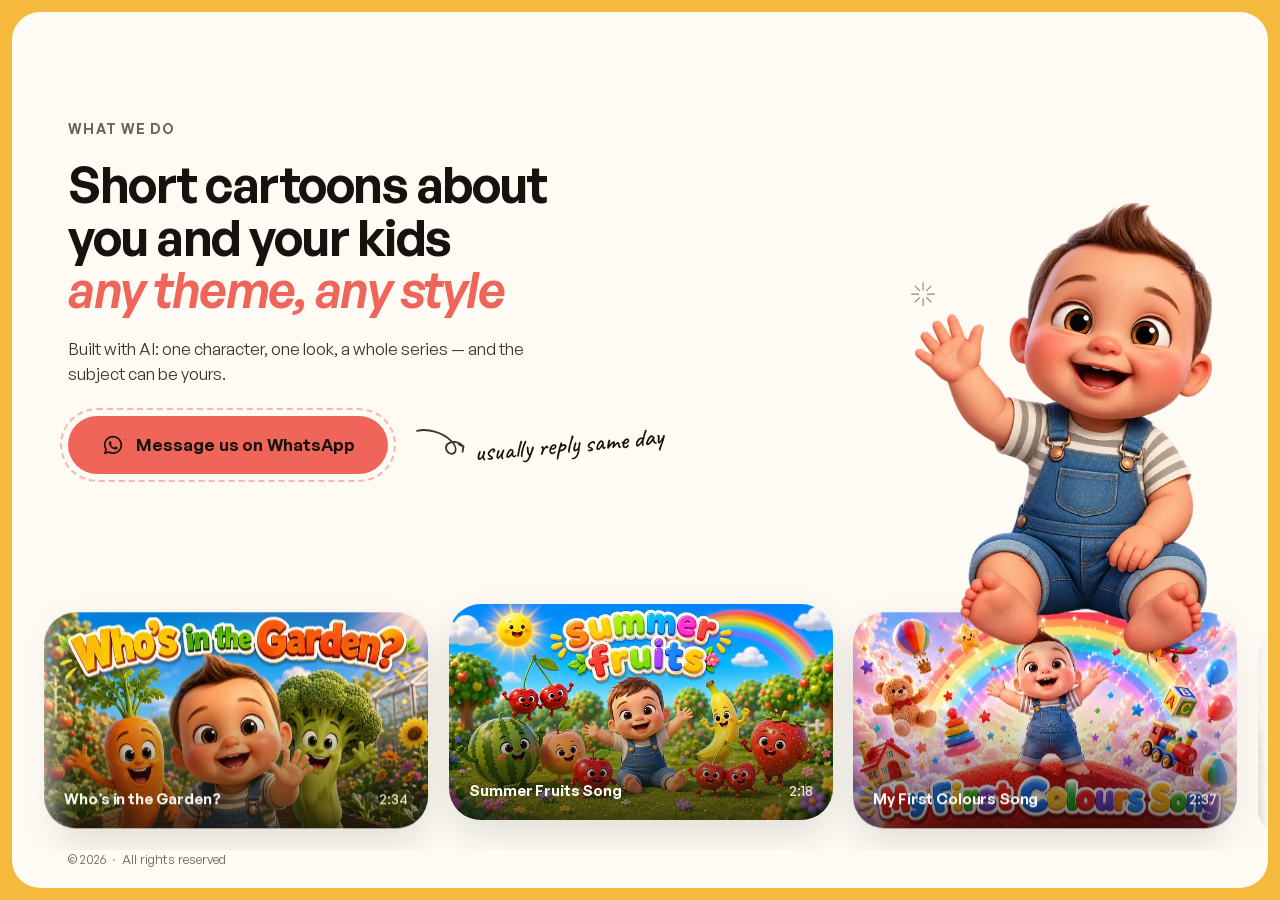
==== commit 1c702d2f: "«Текст под кнопкой» — это строка фактов: убрана она, подпись возвращена Слепая приёмка померила коор" ====
--- a/index.html
+++ b/index.html
@@ -50,13 +50,12 @@
           <svg class="cta__icon" viewBox="0 0 24 24" aria-hidden="true" focusable="false"><path fill="currentColor" d="M12.04 2C6.58 2 2.13 6.45 2.13 11.91c0 1.75.46 3.45 1.32 4.95L2 22l5.28-1.38a9.9 9.9 0 0 0 4.76 1.21h.01c5.46 0 9.91-4.45 9.91-9.91 0-2.65-1.03-5.14-2.9-7.01A9.82 9.82 0 0 0 12.04 2Zm0 1.82c2.16 0 4.19.84 5.72 2.37a8.03 8.03 0 0 1 2.37 5.72c0 4.46-3.63 8.09-8.09 8.09a8.2 8.2 0 0 1-4.13-1.13l-.3-.18-3.07.8.82-3-.19-.31a8.1 8.1 0 0 1-1.24-4.28c0-4.46 3.63-8.08 8.09-8.08Zm-3.2 4.06c-.16 0-.42.06-.64.3-.22.24-.85.83-.85 2.02s.87 2.34.99 2.5c.12.16 1.69 2.6 4.1 3.63.57.25 1.02.4 1.37.5.58.19 1.1.16 1.52.1.46-.07 1.42-.58 1.62-1.15.2-.56.2-1.05.14-1.15-.06-.1-.22-.16-.46-.28-.24-.12-1.42-.7-1.64-.78-.22-.08-.38-.12-.54.12-.16.24-.62.78-.76.94-.14.16-.28.18-.52.06-.24-.12-1.01-.37-1.93-1.19-.71-.63-1.19-1.42-1.33-1.66-.14-.24-.02-.37.1-.49.11-.11.24-.28.36-.42.12-.14.16-.24.24-.4.08-.16.04-.3-.02-.42-.06-.12-.53-1.3-.73-1.78-.19-.46-.39-.4-.53-.41h-.46Z"/></svg>
           <span>Message us on WhatsApp</span>
         </a>
+        <span class="hand" aria-hidden="true">
+          <svg class="hand__arrow" viewBox="0 0 62 40" fill="none"><path d="M60 6C48 2 30 4 18 14c-4 3-7 8-6 12 1 3 5 4 8 2 4-2 5-8 1-11-5-4-13-3-18 2" stroke="currentColor" stroke-width="2.2" stroke-linecap="round"/><path d="M3 19l.4 6.2M3 19l5.8-2.2" stroke="currentColor" stroke-width="2.2" stroke-linecap="round"/></svg>
+          <span class="hand__text">usually reply same day</span>
+        </span>
       </div>
     </div>
-
-    <!-- Facts sit outside the text column on purpose: on a phone they move into the
-         row beside the mascot and become a four-line spec list, which is what fills
-         the space next to him instead of empty canvas. -->
-    <p class="facts">18 films <i>·</i> 2:18–2:38 each <i>·</i> 4 themes <i>·</i> one weekly release</p>
 
     <!-- The character sits on the top edge of the strip: hero and reel stop being two
          stacked bands and become one scene. -->
--- a/styles.css
+++ b/styles.css
@@ -7,8 +7,7 @@
 @font-face{font-family:'General Sans';src:url('assets/fonts/GeneralSans-500.woff2') format('woff2');font-weight:500;font-style:normal;font-display:swap}
 @font-face{font-family:'General Sans';src:url('assets/fonts/GeneralSans-600.woff2') format('woff2');font-weight:600;font-style:normal;font-display:swap}
 @font-face{font-family:'General Sans';src:url('assets/fonts/GeneralSans-600i.woff2') format('woff2');font-weight:600;font-style:italic;font-display:swap}
-/* Caveat отсутствует намеренно: он держал только подпись у кнопки, а её больше нет.
-   Файл лежит в assets/fonts/ — вернуть шрифт можно одной строкой. */
+@font-face{font-family:'Caveat';src:url('assets/fonts/Caveat-500.woff2') format('woff2');font-weight:500;font-style:normal;font-display:swap}
 
 :root{
   --cream-50:#FDFBF4; --cream-100:#F8F3E6; --cream-200:#EFE7D3; --cream-300:#E2D6BB;
@@ -18,6 +17,7 @@
 
   --font-display:'General Sans','Poppins',system-ui,sans-serif;
   --font-text:'General Sans',system-ui,sans-serif;
+  --font-hand:'Caveat','Gloria Hallelujah',cursive;
 
   --r-sm:14px; --r-md:22px; --r-lg:32px; --r-full:999px;
   --sh-2:0 8px 24px rgba(22,19,14,.07);
@@ -91,14 +91,13 @@
   display:grid;
   grid-template-columns:minmax(0,1fr) var(--mascot-w);
   /* Пустые 1fr сверху и снизу центрируют текстовый блок, а маскот тянется через
-     все четыре ряда: только так его align-self:end — это низ ГЕРОЯ, а не низ
-     строки фактов, и он садится на ленту, а не висит над ней. */
-  grid-template-rows:1fr auto auto 1fr;
+     все три ряда: только так его align-self:end — это низ ГЕРОЯ, а не низ
+     текстовой колонки, и он садится на ленту, а не висит над ней. */
+  grid-template-rows:1fr auto 1fr;
   grid-template-areas:
-    ".     mascot"
-    "text  mascot"
-    "facts mascot"
-    ".     mascot";
+    ".    mascot"
+    "text mascot"
+    ".    mascot";
   column-gap:clamp(20px,3.2vw,64px);
   align-items:start;
   padding:clamp(28px,4.6vh,56px) var(--pad) clamp(8px,1.6vh,20px);
@@ -136,7 +135,7 @@
 /* ---- action: the page's only button ------------------------------------- */
 .action{
   margin-top:clamp(24px,3.2vh,34px);
-  display:flex;align-items:center;
+  display:flex;align-items:center;gap:clamp(16px,2vw,34px);
   flex-wrap:wrap;
 }
 .cta{
@@ -168,18 +167,24 @@
 .cta:active{transform:translateY(0) scale(.98)}
 .cta__icon{width:22px;height:22px;flex:none}
 
-.facts{
-  grid-area:facts;
-  margin-top:clamp(22px,3vh,30px);
-  font-size:15px;font-weight:500;line-height:1.45;
-  color:var(--ink-500);
-}
-.facts i{font-style:normal;color:var(--ink-300);padding:0 .25em}
+.hand{
+  display:inline-flex;align-items:center;gap:8px;
+  color:var(--ink-900);
+}
+.hand__arrow{width:52px;height:34px;flex:none;transform:scaleX(-1) rotate(-6deg);opacity:.85}
+.hand__text{
+  font-family:var(--font-hand);font-weight:500;font-size:26px;line-height:1;
+  transform:rotate(-5deg);white-space:nowrap;
+}
 
 /* ---- mascot ------------------------------------------------------------- */
 .mascot{
   grid-area:mascot;
   position:relative;
+  /* Он лежит поверх верхней кромки обложек. Без этого его прямоугольник
+     перехватывал бы и клик по карточке, и драг ленты — персонаж декоративен,
+     нажимать в нём нечего. */
+  pointer-events:none;
   align-self:end;
   justify-self:center;
   width:100%;
@@ -290,6 +295,8 @@
   :root{--mascot-w:clamp(196px,min(26vw,34vh),300px)}
   .display{font-size:clamp(2.2rem,4.4vw,2.95rem)}
   .lead{font-size:17px;max-width:44ch}
+  .hand__text{font-size:23px}
+  .hand__arrow{width:44px;height:29px}
 }
 
 /* ---- невысокий десктоп и ноутбук: 1366×768, 1440×700, 1280×720 ------------
@@ -303,7 +310,8 @@
   .lead{margin-top:14px;font-size:clamp(.98rem,1.9vh,1.12rem)}
   .action{margin-top:clamp(18px,2.6vh,30px)}
   .cta{padding:15px 30px;min-height:50px}
-  .facts{margin-top:clamp(14px,2.2vh,26px);font-size:14px}
+  .hand__text{font-size:21px}
+  .hand__arrow{width:40px;height:26px}
   .kicker{margin-bottom:12px}
   .reel{padding-top:20px;padding-bottom:18px}
   .reel-wrap{margin-top:clamp(12px,2vh,26px)}
@@ -322,14 +330,17 @@
   .action{
     position:fixed;left:0;right:0;bottom:0;z-index:20;
     margin:0;
-    display:flex;justify-content:center;
-    padding:10px 20px calc(14px + env(safe-area-inset-bottom,0px));
+    display:flex;flex-direction:column;align-items:center;gap:2px;
+    padding:8px 20px calc(14px + env(safe-area-inset-bottom,0px));
     background:var(--cream-50);
     border-top:1px solid var(--cream-200);
     box-shadow:0 -10px 28px rgba(22,19,14,.10);
   }
   .cta{width:100%;max-width:420px;justify-content:center;padding:15px 24px;min-height:48px}
   .cta::after{inset:-6px}
+  .hand{order:-1;gap:6px;margin-bottom:2px}
+  .hand__arrow{width:34px;height:22px;transform:scaleX(-1) rotate(96deg)}
+  .hand__text{font-size:19px;transform:rotate(-3deg)}
 }
 
 /* phone */
@@ -337,7 +348,7 @@
   :root{
     --frame-gap:0px;
     --card-w:86vw;
-    --mascot-w:min(52vw,215px);
+    --mascot-w:min(58vw,236px);
     --mascot-dip:clamp(44px,7vh,66px);
   }
   .page{
@@ -346,41 +357,28 @@
     overflow:visible;
     grid-template-rows:auto auto auto;
     align-content:start;
-    padding-bottom:calc(114px + env(safe-area-inset-bottom,0px));
+    padding-bottom:calc(126px + env(safe-area-inset-bottom,0px));
   }
   body{background:var(--cream-50)}
 
-  /* Полноширинной правой колонки на телефоне нет: заголовок, подзаголовок и
-     кнопка идут во всю ширину, а маскот и строка фактов делят следующий ряд.
-     Так место слева от персонажа занято содержанием, а не пустым холстом. */
+  /* Правой колонки на телефоне нет: текст идёт во всю ширину, маскот встаёт
+     следующим рядом и прижимается к правому краю, продолжая сидеть на ленте. */
   .hero{
-    grid-template-columns:minmax(0,1fr) var(--mascot-w);
+    grid-template-columns:minmax(0,1fr);
     grid-template-rows:auto auto;
     grid-template-areas:
-      "text  text"
-      "facts mascot";
-    column-gap:14px;
+      "text"
+      "mascot";
     padding-top:clamp(24px,4.4vh,40px);
-    align-items:end;
   }
   .hero__col{max-width:none}
   .display{font-size:clamp(2.05rem,8.4vw,2.6rem)}
   .lead{margin-top:16px;font-size:16px;max-width:none}
 
-  /* в узкой колонке точки-разделители не работают: <i> становится блоком —
-     нулевой высоты, но переносящим строку, и факты читаются столбиком */
-  .facts{
-    align-self:center;
-    margin-top:0;
-    padding-bottom:clamp(8px,2vh,20px);
-    font-size:14px;line-height:1.6;
-  }
-  .facts i{display:block;font-size:0;line-height:0;padding:0}
-
   .mascot{
     width:var(--mascot-w);
     justify-self:end;
-    margin-top:clamp(-24px,-2vh,-8px);
+    margin-top:clamp(-32px,-2.8vh,-10px);
     margin-right:calc(var(--pad) * -0.35);
   }
   .mascot .doodle--spark{width:24px;height:24px;left:-9%;top:9%}
@@ -401,17 +399,23 @@
      обрезать герой, отпускаем страницу в скролл. */
   .page{height:auto;min-height:calc(100dvh - var(--frame-gap) * 2);overflow:visible;
          grid-template-rows:auto auto auto;align-content:start;
-         padding-bottom:calc(100px + env(safe-area-inset-bottom,0px))}
+         padding-bottom:calc(118px + env(safe-area-inset-bottom,0px))}
+  /* сброс портретной раскладки: ниже 768px телефонная ветка уже разложила герой
+     в одну колонку — боком нужна обычная, широкая, с маскотом справа */
   .hero{
     grid-template-columns:minmax(0,1fr) var(--mascot-w);
+    grid-template-rows:1fr auto 1fr;
+    grid-template-areas:
+      ".    mascot"
+      "text mascot"
+      ".    mascot";
     column-gap:clamp(16px,2.6vw,44px);
     padding-top:clamp(18px,3vh,32px);
-    align-items:end;
-  }
-  .hero__col{align-self:center;max-width:none}
+    align-items:start;
+  }
+  .hero__col{max-width:none}
   .display{font-size:clamp(1.6rem,3.2vw,2.5rem)}
   .lead{margin-top:12px;font-size:15px;max-width:52ch}
-  .facts{margin-top:12px;font-size:13px}
   .kicker{margin-bottom:10px}
   .reel-wrap{margin-top:14px}
   .reel{padding-top:18px;padding-bottom:18px}
@@ -430,7 +434,7 @@
 
 /* very small phones */
 @media (max-width:359px){
-  :root{--mascot-w:min(50vw,170px)}
+  :root{--mascot-w:min(56vw,190px)}
   .display{font-size:1.95rem}
 }
 
